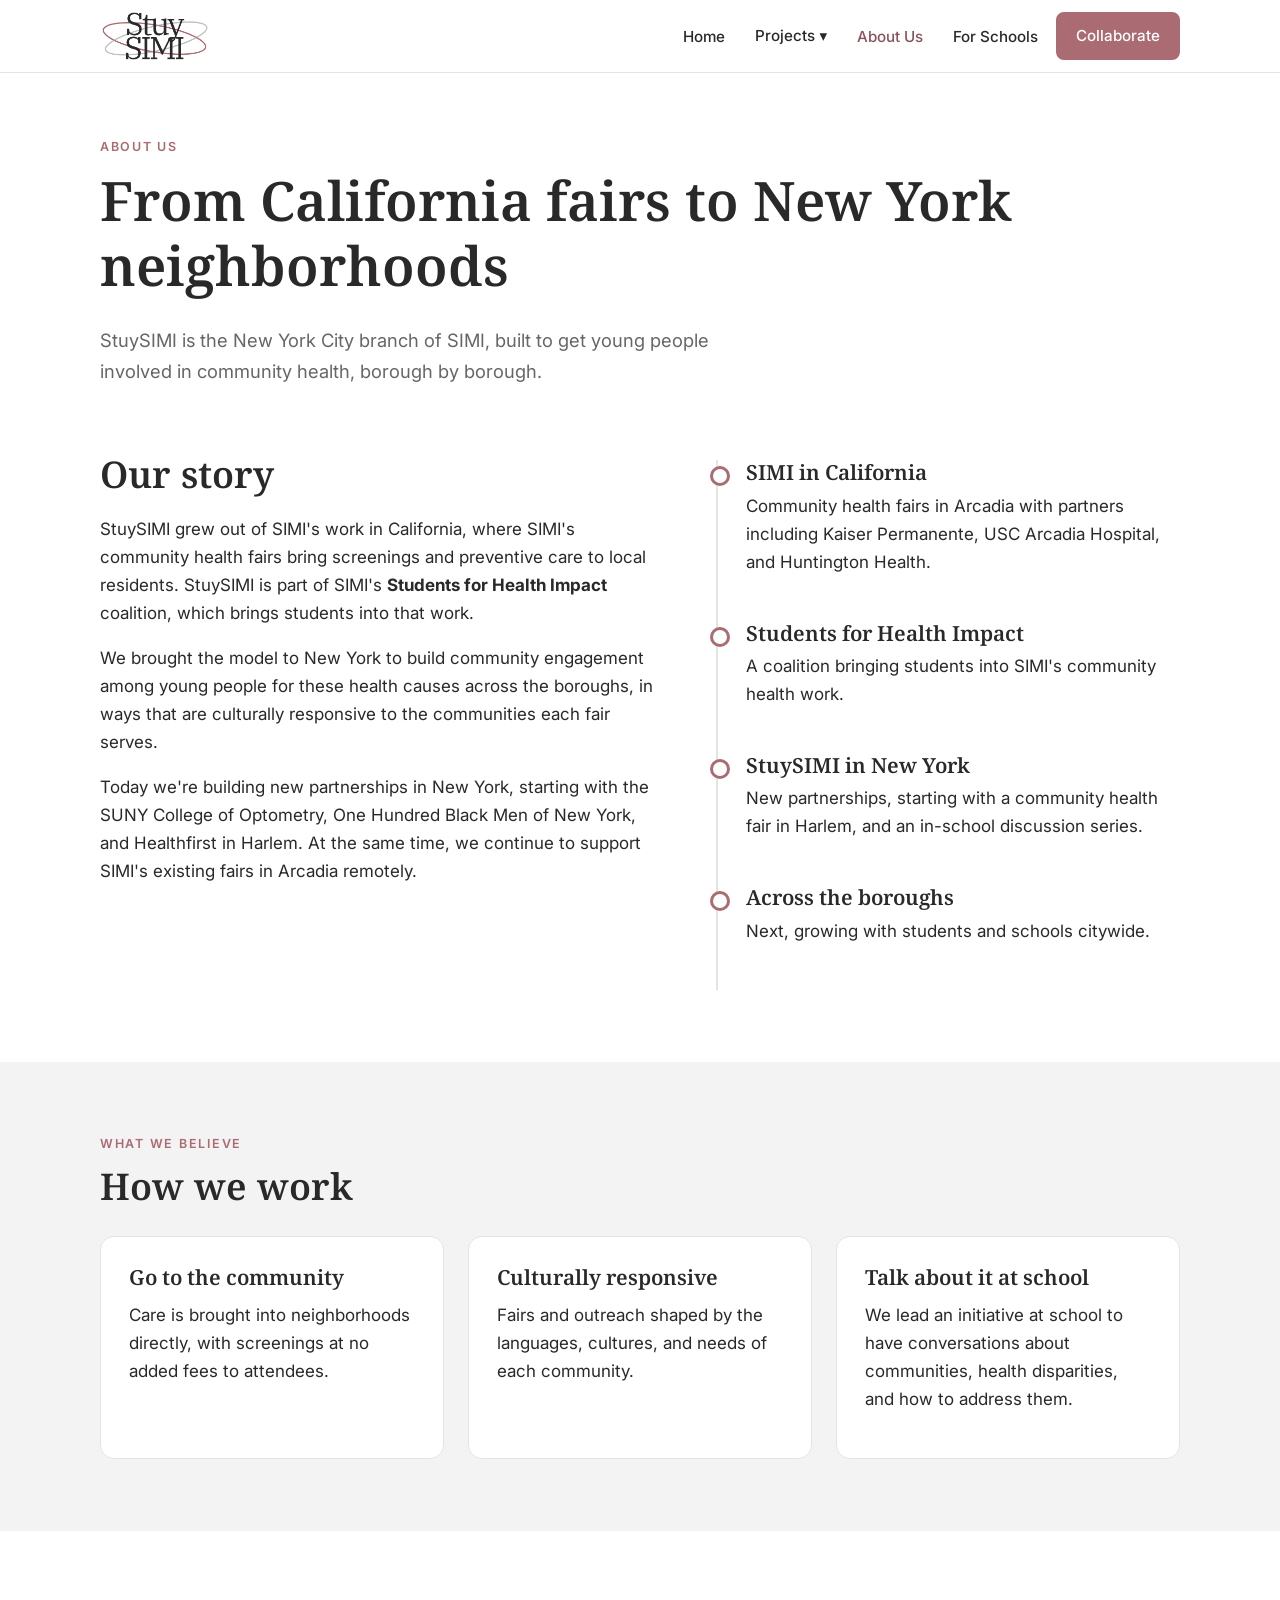
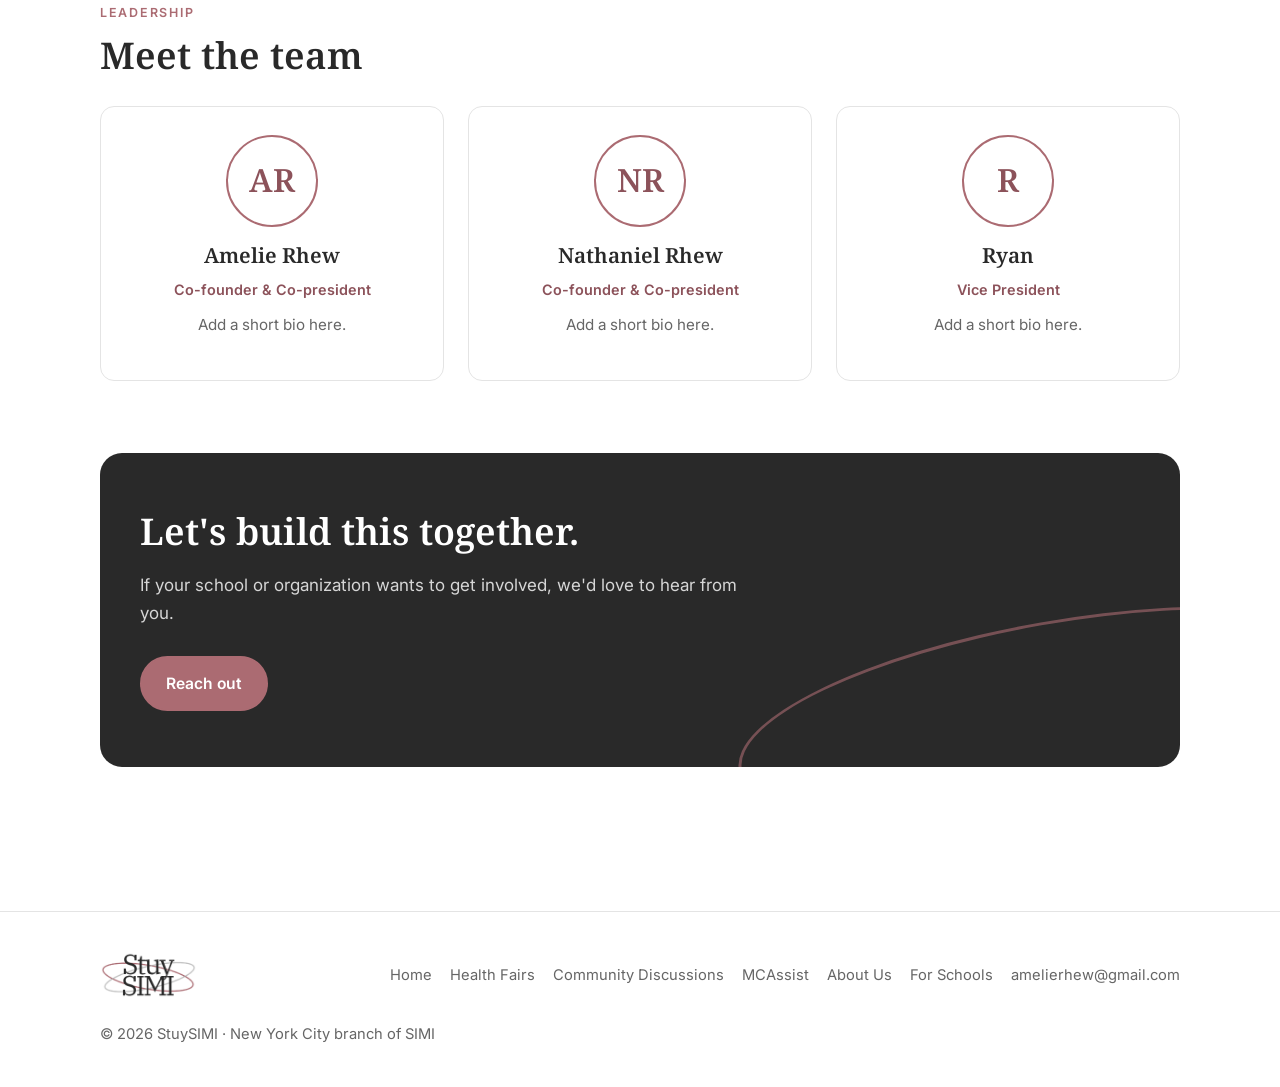
==== about.html @ a8b427fb "Add files via upload" ====
<!doctype html>
<html lang="en">
<head>
<meta charset="utf-8">
<meta name="viewport" content="width=device-width, initial-scale=1">
<title>About Us · StuySIMI</title>
<meta name="description" content="How StuySIMI grew from SIMI's work in California into a student movement for community health in New York City.">
<link rel="icon" href="assets/img/logo.png">
<link rel="preconnect" href="https://fonts.googleapis.com">
<link rel="preconnect" href="https://fonts.gstatic.com" crossorigin>
<link href="https://fonts.googleapis.com/css2?family=Inter:wght@400;500;600;700&family=Noto+Serif:ital,wght@0,500;0,600;1,500&display=swap" rel="stylesheet">
<link rel="stylesheet" href="assets/css/style.css">
<script src="assets/js/data.js" defer></script>
<script src="assets/js/main.js" defer></script>
</head>
<body>
<header id="site-header"></header>

<main>
  <section class="page-head">
    <div class="container">
      <div class="eyebrow">About us</div>
      <h1>From California fairs to New York neighborhoods</h1>
      <p class="lede">StuySIMI is the New York City branch of SIMI, built to get young people involved in community health, borough by borough.</p>
    </div>
  </section>

  <section class="section" style="padding-top:24px">
    <div class="container two-col">
      <div>
        <h2>Our story</h2>
        <p>StuySIMI grew out of SIMI's work in California, where SIMI's community health fairs bring screenings and preventive care to local residents. StuySIMI is part of SIMI's <strong>Students for Health Impact</strong> coalition, which brings students into that work.</p>
        <p>We brought the model to New York to build community engagement among young people for these health causes across the boroughs, in ways that are culturally responsive to the communities each fair serves.</p>
        <p>Today we're building new partnerships in New York, starting with the SUNY College of Optometry, One Hundred Black Men of New York, and Healthfirst in Harlem. At the same time, we continue to support SIMI's existing fairs in Arcadia remotely.</p>
      </div>
      <ol class="timeline" style="margin-top:8px">
        <li><h3>SIMI in California</h3><p>Community health fairs in Arcadia with partners including Kaiser Permanente, USC Arcadia Hospital, and Huntington Health.</p></li>
        <li><h3>Students for Health Impact</h3><p>A coalition bringing students into SIMI's community health work.</p></li>
        <li><h3>StuySIMI in New York</h3><p>New partnerships, starting with a community health fair in Harlem, and an in-school discussion series.</p></li>
        <li><h3>Across the boroughs</h3><p>Next, growing with students and schools citywide.</p></li>
      </ol>
    </div>
  </section>

  <section class="section tinted">
    <div class="container">
      <div class="eyebrow">What we believe</div>
      <h2>How we work</h2>
      <div class="grid" style="margin-top:28px">
        <div class="link-card" style="cursor:default"><h3>Go to the community</h3><p>Care is brought into neighborhoods directly, with screenings at no added fees to attendees.</p></div>
        <div class="link-card" style="cursor:default"><h3>Culturally responsive</h3><p>Fairs and outreach shaped by the languages, cultures, and needs of each community.</p></div>
        <div class="link-card" style="cursor:default"><h3>Talk about it at school</h3><p>We lead an initiative at school to have conversations about communities, health disparities, and how to address them.</p></div>
      </div>
    </div>
  </section>

  <section class="section">
    <div class="container">
      <div class="eyebrow">Leadership</div>
      <h2>Meet the team</h2>
      <div class="team" id="team" style="margin-top:28px"></div>
    </div>
  </section>

  <section class="section" style="padding-top:0">
    <div class="container">
      <div class="cta">
        <h2>Let's build this together.</h2>
        <p>If your school or organization wants to get involved, we'd love to hear from you.</p>
        <div class="btn-row"><a class="btn" data-mail="Collaborating with StuySIMI" href="#">Reach out</a></div>
      </div>
    </div>
  </section>
</main>

<footer id="site-footer"></footer>
<script>document.addEventListener("DOMContentLoaded", () => renderTeam("team"));</script>
</body>
</html>
---- assets/css/style.css ----
/* =========================================================
   StuySIMI — site styles
   Colors are taken straight from the StuySIMI logo.
   ========================================================= */
:root {
  --rose: #ab6b72;        /* logo red ring */
  --rose-dark: #8c525a;
  --rose-tint: #f6eced;
  --gray: #bfbfbf;        /* logo gray ring */
  --gray-tint: #f3f3f3;
  --ink: #292929;         /* logo lettering */
  --muted: #666;
  --line: #e4e4e4;
  --bg: #ffffff;

  --serif: "Noto Serif", Georgia, "Times New Roman", serif;
  --sans: "Inter", system-ui, -apple-system, "Segoe UI", sans-serif;

  --radius: 14px;
  --max: 1120px;
}

* { box-sizing: border-box; }
html { scroll-behavior: smooth; }
body {
  margin: 0;
  font-family: var(--sans);
  color: var(--ink);
  background: var(--bg);
  line-height: 1.65;
  font-size: 17px;
}
img { max-width: 100%; display: block; }
a { color: var(--rose-dark); }
h1, h2, h3, h4 { font-family: var(--serif); font-weight: 600; line-height: 1.2; margin: 0 0 .5em; }
h1 { font-size: clamp(2.2rem, 5vw, 3.4rem); }
h2 { font-size: clamp(1.7rem, 3.4vw, 2.3rem); }
h3 { font-size: 1.3rem; }
p { margin: 0 0 1em; }

.container { width: 100%; max-width: var(--max); margin: 0 auto; padding: 0 20px; }
.section { padding: 72px 0; }
.section.tinted { background: var(--gray-tint); }
.eyebrow {
  font-family: var(--sans); font-size: .78rem; font-weight: 600;
  letter-spacing: .14em; text-transform: uppercase; color: var(--rose); margin-bottom: .8em;
}
.lede { font-size: 1.15rem; color: var(--muted); max-width: 680px; }

/* ---------- Header / nav ---------- */
.site-header {
  position: sticky; top: 0; z-index: 50;
  background: rgba(255,255,255,.94);
  backdrop-filter: blur(8px);
  border-bottom: 1px solid var(--line);
}
.nav { display: flex; align-items: center; justify-content: space-between; height: 72px; }
.nav-logo img { height: 52px; width: auto; }
.nav-links { display: flex; gap: 6px; list-style: none; margin: 0; padding: 0; align-items: center; }
.nav-links a {
  text-decoration: none; color: var(--ink); font-size: .95rem; font-weight: 500;
  padding: 8px 12px; border-radius: 8px;
}
.nav-links a:hover { background: var(--gray-tint); }
.nav-links a.active { color: var(--rose-dark); }
.nav-toggle {
  display: none; background: none; border: 1px solid var(--line); border-radius: 8px;
  padding: 8px 12px; font: inherit; cursor: pointer; color: var(--ink);
}

/* dropdown for project pages */
.has-menu { position: relative; }
.has-menu > button {
  background: none; border: 0; font: inherit; font-size: .95rem; font-weight: 500;
  padding: 8px 12px; border-radius: 8px; cursor: pointer; color: var(--ink);
}
.has-menu > button:hover { background: var(--gray-tint); }
.has-menu > button.active { color: var(--rose-dark); }
.submenu {
  display: none; position: absolute; top: 100%; left: 0; min-width: 220px;
  background: #fff; border: 1px solid var(--line); border-radius: 12px;
  box-shadow: 0 12px 30px rgba(0,0,0,.08); padding: 8px; list-style: none; margin: 4px 0 0;
}
.has-menu.open .submenu, .has-menu:focus-within .submenu { display: block; }
.submenu a { display: block; }

@media (max-width: 860px) {
  .nav-toggle { display: block; }
  .nav-links {
    display: none; position: absolute; top: 72px; left: 0; right: 0;
    flex-direction: column; align-items: stretch; gap: 0;
    background: #fff; border-bottom: 1px solid var(--line); padding: 8px 20px 16px;
  }
  .nav-links.open { display: flex; }
  .submenu { position: static; display: block; box-shadow: none; border: 0; padding: 0 0 0 14px; }
  .has-menu > button { display: none; }
}

/* ---------- Buttons ---------- */
.btn {
  display: inline-block; text-decoration: none; font-weight: 600; font-size: .98rem;
  padding: 13px 24px; border-radius: 999px; border: 2px solid var(--rose);
  background: var(--rose); color: #fff; transition: .15s ease; cursor: pointer;
}
.btn:hover { background: var(--rose-dark); border-color: var(--rose-dark); }
.btn.ghost { background: transparent; color: var(--rose-dark); }
.btn.ghost:hover { background: var(--rose-tint); }
.btn-row { display: flex; gap: 12px; flex-wrap: wrap; margin-top: 28px; }

/* ---------- Hero ---------- */
.hero { position: relative; overflow: hidden; padding: 90px 0 80px; }
.hero::before, .hero::after {           /* echo of the logo's two orbits */
  content: ""; position: absolute; border-radius: 50%; pointer-events: none;
  width: 900px; height: 260px; right: -260px; top: 120px;
}
.hero::before { border: 3px solid var(--rose); opacity: .35; transform: rotate(10deg); }
.hero::after  { border: 3px solid var(--gray); opacity: .55; transform: rotate(-12deg); }
.hero-inner { position: relative; z-index: 1; max-width: 760px; }
.hero h1 em { font-style: italic; color: var(--rose-dark); }

.mission {
  border-left: 4px solid var(--rose); padding: 6px 0 6px 24px; margin: 0;
  font-family: var(--serif); font-size: clamp(1.25rem, 2.4vw, 1.6rem); line-height: 1.5;
}

/* ---------- Stats strip ---------- */
.stats { display: grid; grid-template-columns: repeat(auto-fit, minmax(180px, 1fr)); gap: 20px; }
.stat { border-top: 2px solid var(--rose); padding-top: 14px; }
.stat strong { display: block; font-family: var(--serif); font-size: 2.1rem; font-weight: 600; }
.stat span { color: var(--muted); font-size: .95rem; }

/* ---------- Generic card grid ---------- */
.grid { display: grid; gap: 24px; grid-template-columns: repeat(auto-fill, minmax(300px, 1fr)); }
.grid.two { grid-template-columns: repeat(auto-fill, minmax(340px, 1fr)); }

.link-card {
  display: block; text-decoration: none; color: inherit;
  border: 1px solid var(--line); border-radius: var(--radius); padding: 28px;
  transition: .18s ease; background: #fff;
}
.link-card:hover { border-color: var(--rose); transform: translateY(-3px); box-shadow: 0 14px 30px rgba(0,0,0,.06); }
.link-card .arrow { color: var(--rose-dark); font-weight: 600; font-size: .95rem; }

/* ---------- Event / speaker tiles ---------- */
.tile {
  position: relative; display: flex; flex-direction: column; text-align: left;
  border: 1px solid var(--line); border-radius: var(--radius); overflow: hidden;
  background: #fff; cursor: pointer; padding: 0; font: inherit; color: inherit;
  transition: .18s ease; width: 100%;
}
.tile:hover, .tile:focus-visible { border-color: var(--rose); transform: translateY(-3px); box-shadow: 0 16px 34px rgba(0,0,0,.08); outline: none; }
.tile-media {
  position: relative; aspect-ratio: 16 / 10; background: var(--rose-tint);
  display: grid; place-items: center; overflow: hidden;
}
.tile-media img { width: 100%; height: 100%; object-fit: cover; }
.tile-media .placeholder, .modal-media .placeholder {
  font-family: var(--serif); font-size: 3rem; color: var(--rose); opacity: .55;
}
.tile-media .orbit, .modal-media .orbit {   /* decorative fallback when no photo */
  position: absolute; inset: 22% -10%; border-radius: 50%;
  border: 2px solid var(--rose); opacity: .3; transform: rotate(-8deg);
}
.tile-media .orbit.g, .modal-media .orbit.g { border-color: var(--gray); opacity: .7; transform: rotate(9deg); }
.tile.is-past .tile-media { filter: grayscale(.85); }
.tile-body { padding: 20px 22px 24px; display: flex; flex-direction: column; gap: 6px; flex: 1; }
.tile-body h3 { margin: 0; }
.tile-meta { font-size: .92rem; color: var(--muted); }
.tile-more { margin-top: auto; padding-top: 10px; color: var(--rose-dark); font-weight: 600; font-size: .92rem; }

.badge {
  position: absolute; top: 14px; left: 14px; z-index: 2;
  font-size: .72rem; font-weight: 700; letter-spacing: .08em; text-transform: uppercase;
  padding: 5px 11px; border-radius: 999px; background: #fff; color: var(--ink);
  border: 1px solid var(--line);
}
.badge.upcoming { background: var(--rose); color: #fff; border-color: var(--rose); }
.badge.past { background: var(--ink); color: #fff; border-color: var(--ink); }

.date-chip {
  position: absolute; bottom: 14px; right: 14px; z-index: 2; background: #fff;
  border-radius: 10px; padding: 6px 12px; text-align: center; line-height: 1.1;
  box-shadow: 0 4px 14px rgba(0,0,0,.1);
}
.date-chip .m { font-size: .7rem; font-weight: 700; letter-spacing: .1em; color: var(--rose-dark); text-transform: uppercase; }
.date-chip .d { font-family: var(--serif); font-size: 1.5rem; font-weight: 600; }
.date-chip.tbd .d { font-size: 1rem; padding: 4px 0; }

.filter-row { display: flex; gap: 8px; flex-wrap: wrap; margin-bottom: 28px; }
.filter-row button {
  font: inherit; font-size: .9rem; font-weight: 500; cursor: pointer;
  border: 1px solid var(--line); background: #fff; color: var(--ink);
  border-radius: 999px; padding: 8px 16px;
}
.filter-row button[aria-pressed="true"] { background: var(--ink); color: #fff; border-color: var(--ink); }

.tags { display: flex; flex-wrap: wrap; gap: 6px; margin-top: 4px; }
.tag { font-size: .78rem; background: var(--gray-tint); border-radius: 999px; padding: 3px 10px; color: #444; }

/* speaker avatar instead of photo */
.avatar {
  width: 92px; height: 92px; border-radius: 50%; display: grid; place-items: center;
  font-family: var(--serif); font-size: 2rem; font-weight: 600; color: var(--rose-dark);
  background: #fff; border: 2px solid var(--rose); position: relative; z-index: 1;
}
.avatar img { width: 100%; height: 100%; border-radius: 50%; object-fit: cover; }

/* ---------- Modal ---------- */
dialog.modal {
  border: 0; border-radius: 18px; padding: 0; width: min(680px, calc(100% - 32px));
  max-height: calc(100vh - 48px); box-shadow: 0 30px 80px rgba(0,0,0,.25); color: var(--ink);
}
dialog.modal::backdrop { background: rgba(30,30,30,.45); }
.modal-media { aspect-ratio: 16 / 7; background: var(--rose-tint); position: relative; overflow: hidden; display: grid; place-items: center; }
.modal-media img { width: 100%; height: 100%; object-fit: cover; }
.modal-body { padding: 28px 30px 32px; }
.modal-close {
  position: absolute; top: 14px; right: 14px; z-index: 3; width: 40px; height: 40px;
  border-radius: 50%; border: 0; background: #fff; font-size: 1.4rem; cursor: pointer;
  box-shadow: 0 4px 14px rgba(0,0,0,.15); line-height: 1;
}
.detail-list { display: grid; grid-template-columns: 120px 1fr; gap: 10px 16px; margin: 20px 0; }
.detail-list dt { font-size: .8rem; font-weight: 700; letter-spacing: .08em; text-transform: uppercase; color: var(--muted); padding-top: 3px; }
.detail-list dd { margin: 0; }
.partner-list { list-style: none; padding: 0; margin: 0; display: flex; flex-wrap: wrap; gap: 8px; }
.partner-list li { background: var(--rose-tint); color: var(--rose-dark); border-radius: 8px; padding: 4px 10px; font-size: .92rem; font-weight: 500; }
@media (max-width: 520px) { .detail-list { grid-template-columns: 1fr; gap: 2px; } .detail-list dd { margin-bottom: 10px; } }

/* ---------- Team ---------- */
.team { display: grid; gap: 24px; grid-template-columns: repeat(auto-fill, minmax(260px, 1fr)); }
.member { border: 1px solid var(--line); border-radius: var(--radius); padding: 28px; text-align: center; }
.member .avatar { margin: 0 auto 16px; }
.member .role { color: var(--rose-dark); font-weight: 600; font-size: .9rem; margin-bottom: 10px; }
.member .bio { color: var(--muted); font-size: .95rem; }

/* ---------- Timeline (about) ---------- */
.timeline { list-style: none; padding: 0; margin: 0; border-left: 2px solid var(--line); }
.timeline li { position: relative; padding: 0 0 28px 28px; }
.timeline li::before {
  content: ""; position: absolute; left: -8px; top: 6px; width: 14px; height: 14px;
  border-radius: 50%; background: #fff; border: 3px solid var(--rose);
}
.timeline h3 { margin-bottom: .3em; }

/* ---------- MCAssist ---------- */
.embed-frame {
  border: 1px solid var(--line); border-radius: var(--radius); overflow: hidden; background: #fff;
  box-shadow: 0 20px 50px rgba(0,0,0,.06);
}
.embed-bar { display: flex; align-items: center; gap: 8px; padding: 10px 14px; border-bottom: 1px solid var(--line); background: var(--gray-tint); font-size: .85rem; color: var(--muted); }
.embed-bar i { width: 10px; height: 10px; border-radius: 50%; background: var(--gray); display: inline-block; }
.embed-frame iframe { width: 100%; height: 640px; border: 0; display: block; }
.coming-soon { padding: 56px 28px; text-align: center; }
.lang-row { display: flex; flex-wrap: wrap; gap: 8px; justify-content: center; margin: 18px 0 0; }
.lang-row span { border: 1px solid var(--line); border-radius: 999px; padding: 5px 14px; font-size: .95rem; }

/* ---------- Resources ---------- */
.resource { display: flex; gap: 16px; align-items: flex-start; }
.resource .icon {
  flex: none; width: 44px; height: 44px; border-radius: 10px; background: var(--rose-tint);
  color: var(--rose-dark); display: grid; place-items: center; font-weight: 700; font-family: var(--serif);
}

/* ---------- CTA + footer ---------- */
.cta {
  background: var(--ink); color: #fff; border-radius: 22px; padding: 56px 40px;
  position: relative; overflow: hidden;
}
.cta::after {
  content: ""; position: absolute; width: 640px; height: 180px; right: -200px; bottom: -40px;
  border: 3px solid var(--rose); border-radius: 50%; transform: rotate(-10deg); opacity: .6;
}
.cta h2 { color: #fff; position: relative; z-index: 1; }
.cta p { color: #d6d6d6; max-width: 620px; position: relative; z-index: 1; }
.cta .btn { position: relative; z-index: 1; }
.cta .btn.ghost { color: #fff; border-color: #fff; }
.cta .btn.ghost:hover { background: rgba(255,255,255,.1); }

.site-footer { border-top: 1px solid var(--line); padding: 40px 0; margin-top: 72px; font-size: .92rem; color: var(--muted); }
.footer-inner { display: flex; justify-content: space-between; gap: 24px; flex-wrap: wrap; align-items: center; }
.footer-inner img { height: 46px; width: auto; }
.footer-links { display: flex; gap: 18px; flex-wrap: wrap; }
.footer-links a { color: var(--muted); text-decoration: none; }
.footer-links a:hover { color: var(--rose-dark); }

.page-head { padding: 64px 0 24px; }
.note { font-size: .9rem; color: var(--muted); }
.two-col { display: grid; gap: 48px; grid-template-columns: 1.1fr .9fr; align-items: start; }
@media (max-width: 860px) { .two-col { grid-template-columns: 1fr; gap: 32px; } .section { padding: 56px 0; } }
@media (max-width: 600px) { .hero::before, .hero::after { opacity: .2; top: 40px; } }
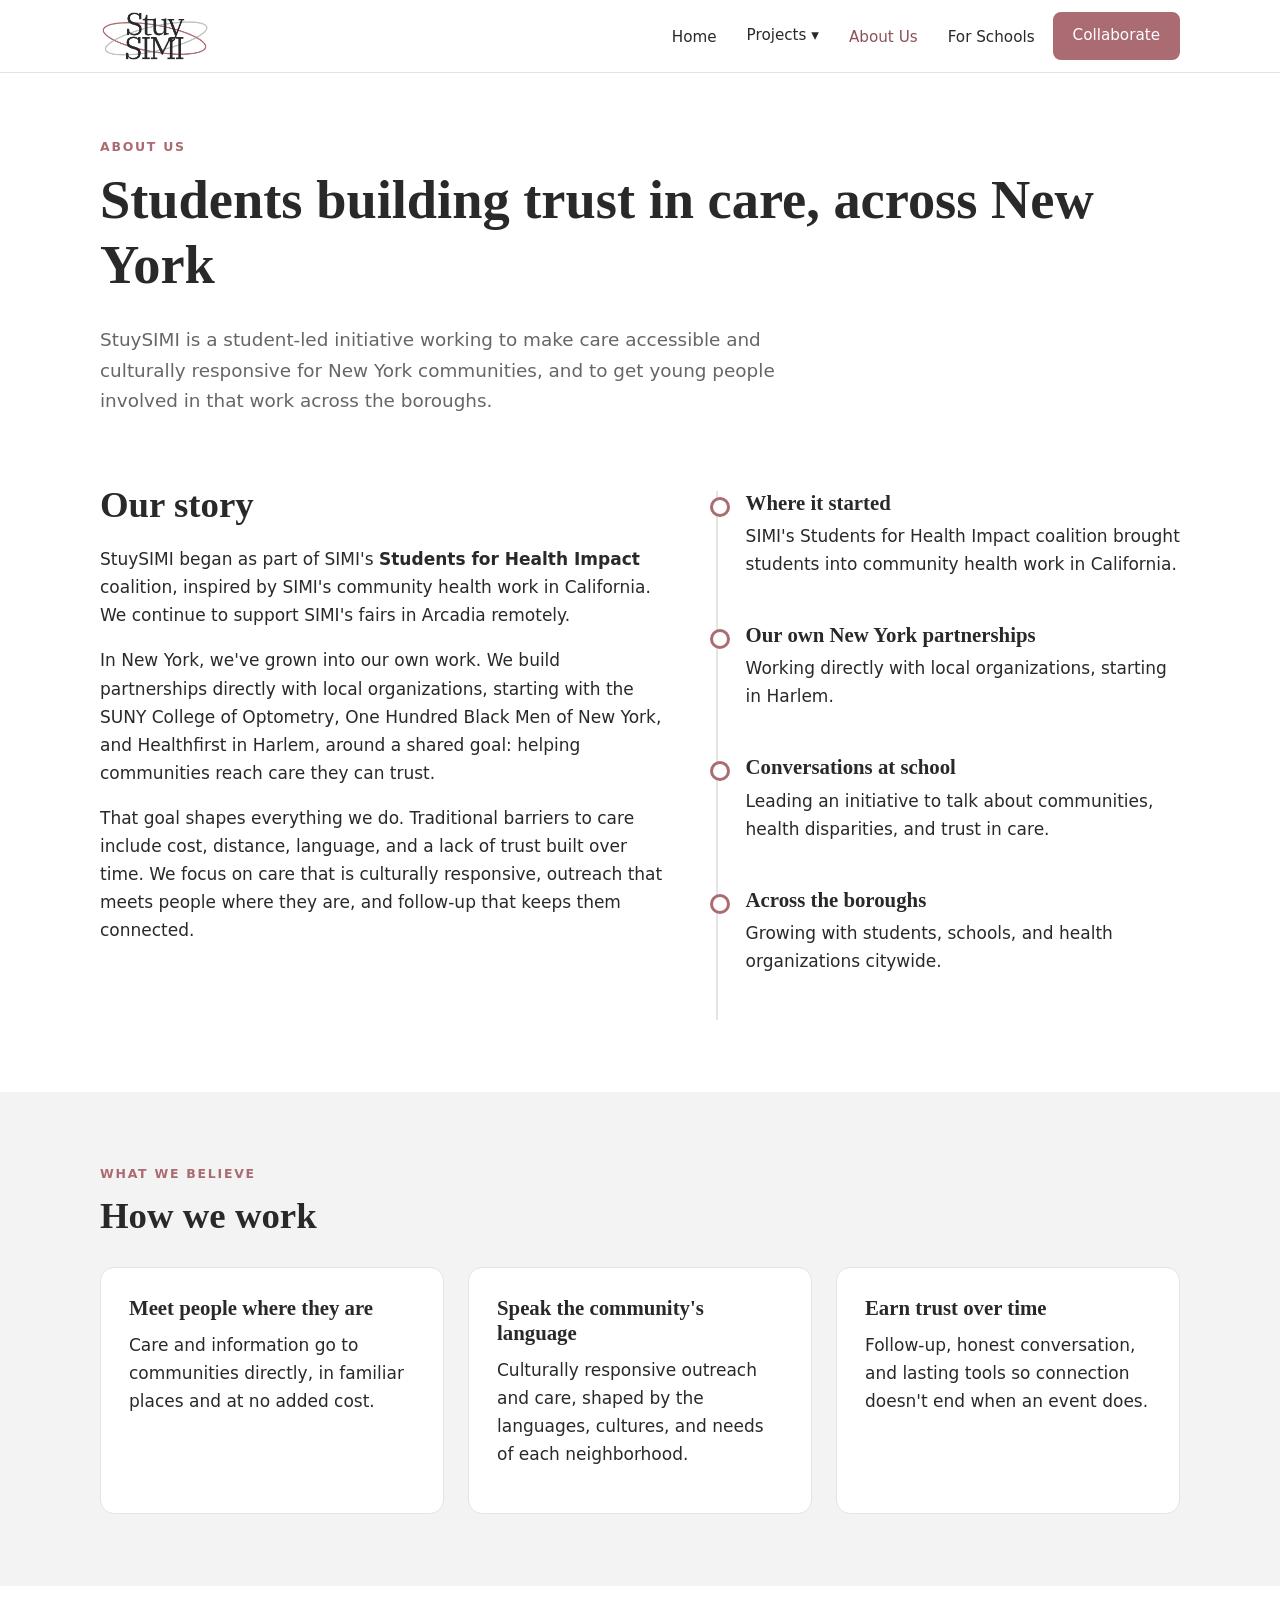
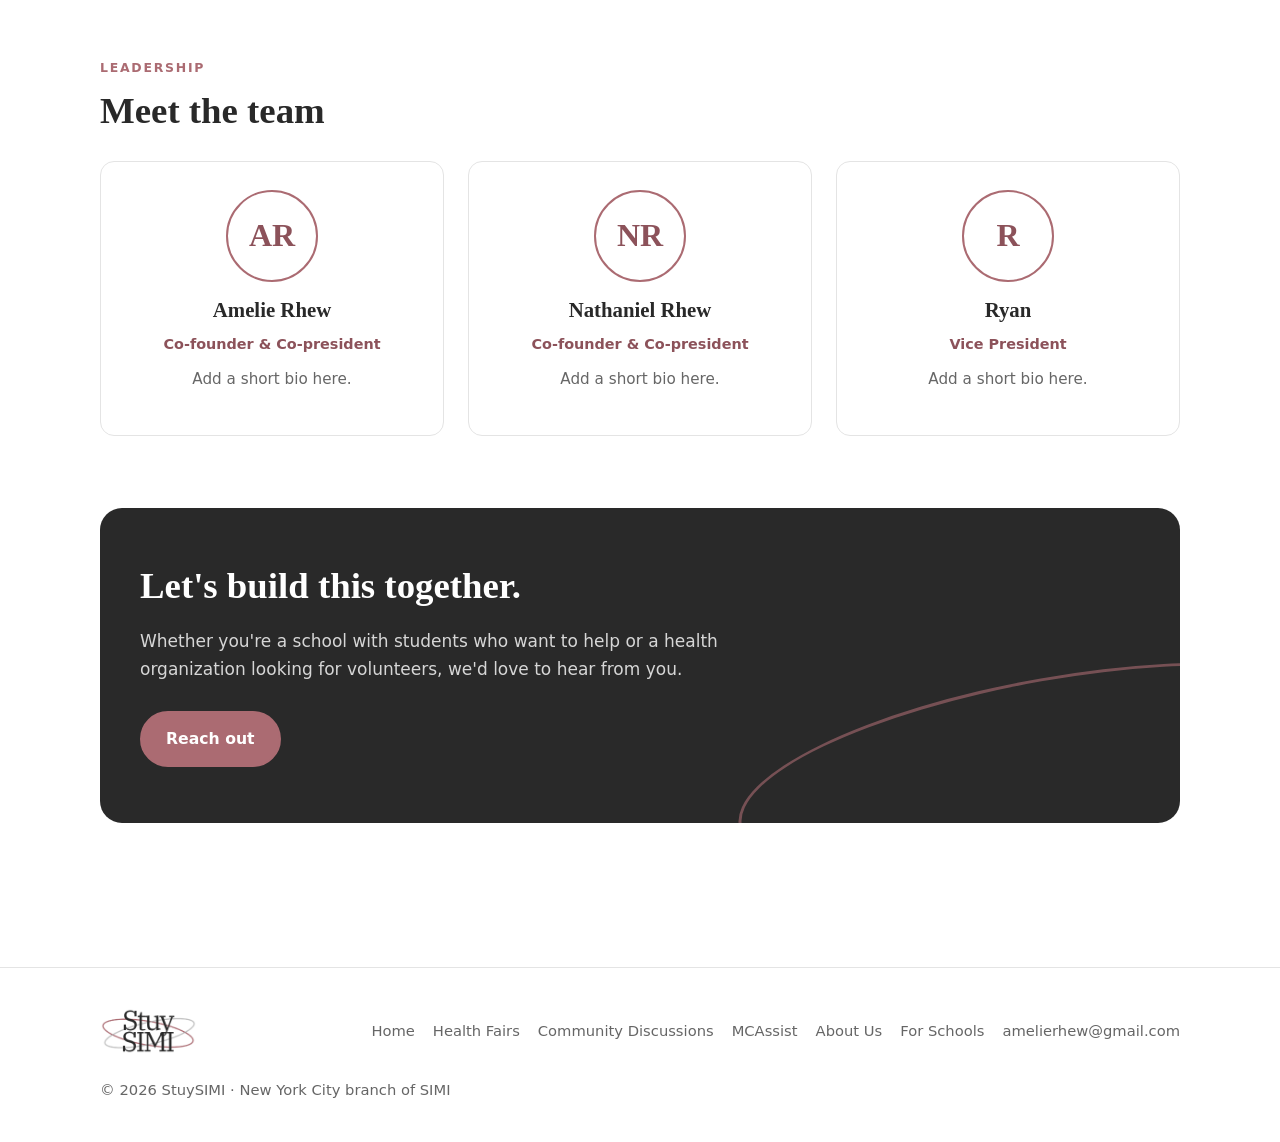
==== commit 485411ff: "Revise content" ====
--- a/about.html
+++ b/about.html
@@ -4,11 +4,11 @@
 <meta charset="utf-8">
 <meta name="viewport" content="width=device-width, initial-scale=1">
 <title>About Us · StuySIMI</title>
-<meta name="description" content="How StuySIMI grew from SIMI's work in California into a student movement for community health in New York City.">
+<meta name="description" content="How StuySIMI grew from SIMI's Students for Health Impact coalition into a New York student initiative for accessible, culturally responsive care.">
 <link rel="icon" href="assets/img/logo.png">
 <link rel="preconnect" href="https://fonts.googleapis.com">
 <link rel="preconnect" href="https://fonts.gstatic.com" crossorigin>
-<link href="https://fonts.googleapis.com/css2?family=Inter:wght@400;500;600;700&family=Noto+Serif:ital,wght@0,500;0,600;1,500&display=swap" rel="stylesheet">
+<link href="https://fonts.googleapis.com/css2?family=Hanken+Grotesk:wght@400;500;600;700&family=IBM+Plex+Serif:ital,wght@0,500;0,600;1,500&display=swap" rel="stylesheet">
 <link rel="stylesheet" href="assets/css/style.css">
 <script src="assets/js/data.js" defer></script>
 <script src="assets/js/main.js" defer></script>
@@ -20,8 +20,8 @@
   <section class="page-head">
     <div class="container">
       <div class="eyebrow">About us</div>
-      <h1>From California fairs to New York neighborhoods</h1>
-      <p class="lede">StuySIMI is the New York City branch of SIMI, built to get young people involved in community health, borough by borough.</p>
+      <h1>Students building trust in care, across New York</h1>
+      <p class="lede">StuySIMI is a student-led initiative working to make care accessible and culturally responsive for New York communities, and to get young people involved in that work across the boroughs.</p>
     </div>
   </section>
 
@@ -29,15 +29,15 @@
     <div class="container two-col">
       <div>
         <h2>Our story</h2>
-        <p>StuySIMI grew out of SIMI's work in California, where SIMI's community health fairs bring screenings and preventive care to local residents. StuySIMI is part of SIMI's <strong>Students for Health Impact</strong> coalition, which brings students into that work.</p>
-        <p>We brought the model to New York to build community engagement among young people for these health causes across the boroughs, in ways that are culturally responsive to the communities each fair serves.</p>
-        <p>Today we're building new partnerships in New York, starting with the SUNY College of Optometry, One Hundred Black Men of New York, and Healthfirst in Harlem. At the same time, we continue to support SIMI's existing fairs in Arcadia remotely.</p>
+        <p>StuySIMI began as part of SIMI's <strong>Students for Health Impact</strong> coalition, inspired by SIMI's community health work in California. We continue to support SIMI's fairs in Arcadia remotely.</p>
+        <p>In New York, we've grown into our own work. We build partnerships directly with local organizations, starting with the SUNY College of Optometry, One Hundred Black Men of New York, and Healthfirst in Harlem, around a shared goal: helping communities reach care they can trust.</p>
+        <p>That goal shapes everything we do. Traditional barriers to care include cost, distance, language, and a lack of trust built over time. We focus on care that is culturally responsive, outreach that meets people where they are, and follow-up that keeps them connected.</p>
       </div>
       <ol class="timeline" style="margin-top:8px">
-        <li><h3>SIMI in California</h3><p>Community health fairs in Arcadia with partners including Kaiser Permanente, USC Arcadia Hospital, and Huntington Health.</p></li>
-        <li><h3>Students for Health Impact</h3><p>A coalition bringing students into SIMI's community health work.</p></li>
-        <li><h3>StuySIMI in New York</h3><p>New partnerships, starting with a community health fair in Harlem, and an in-school discussion series.</p></li>
-        <li><h3>Across the boroughs</h3><p>Next, growing with students and schools citywide.</p></li>
+        <li><h3>Where it started</h3><p>SIMI's Students for Health Impact coalition brought students into community health work in California.</p></li>
+        <li><h3>Our own New York partnerships</h3><p>Working directly with local organizations, starting in Harlem.</p></li>
+        <li><h3>Conversations at school</h3><p>Leading an initiative to talk about communities, health disparities, and trust in care.</p></li>
+        <li><h3>Across the boroughs</h3><p>Growing with students, schools, and health organizations citywide.</p></li>
       </ol>
     </div>
   </section>
@@ -47,9 +47,9 @@
       <div class="eyebrow">What we believe</div>
       <h2>How we work</h2>
       <div class="grid" style="margin-top:28px">
-        <div class="link-card" style="cursor:default"><h3>Go to the community</h3><p>Care is brought into neighborhoods directly, with screenings at no added fees to attendees.</p></div>
-        <div class="link-card" style="cursor:default"><h3>Culturally responsive</h3><p>Fairs and outreach shaped by the languages, cultures, and needs of each community.</p></div>
-        <div class="link-card" style="cursor:default"><h3>Talk about it at school</h3><p>We lead an initiative at school to have conversations about communities, health disparities, and how to address them.</p></div>
+        <div class="link-card" style="cursor:default"><h3>Meet people where they are</h3><p>Care and information go to communities directly, in familiar places and at no added cost.</p></div>
+        <div class="link-card" style="cursor:default"><h3>Speak the community's language</h3><p>Culturally responsive outreach and care, shaped by the languages, cultures, and needs of each neighborhood.</p></div>
+        <div class="link-card" style="cursor:default"><h3>Earn trust over time</h3><p>Follow-up, honest conversation, and lasting tools so connection doesn't end when an event does.</p></div>
       </div>
     </div>
   </section>
@@ -66,7 +66,7 @@
     <div class="container">
       <div class="cta">
         <h2>Let's build this together.</h2>
-        <p>If your school or organization wants to get involved, we'd love to hear from you.</p>
+        <p>Whether you're a school with students who want to help or a health organization looking for volunteers, we'd love to hear from you.</p>
         <div class="btn-row"><a class="btn" data-mail="Collaborating with StuySIMI" href="#">Reach out</a></div>
       </div>
     </div>
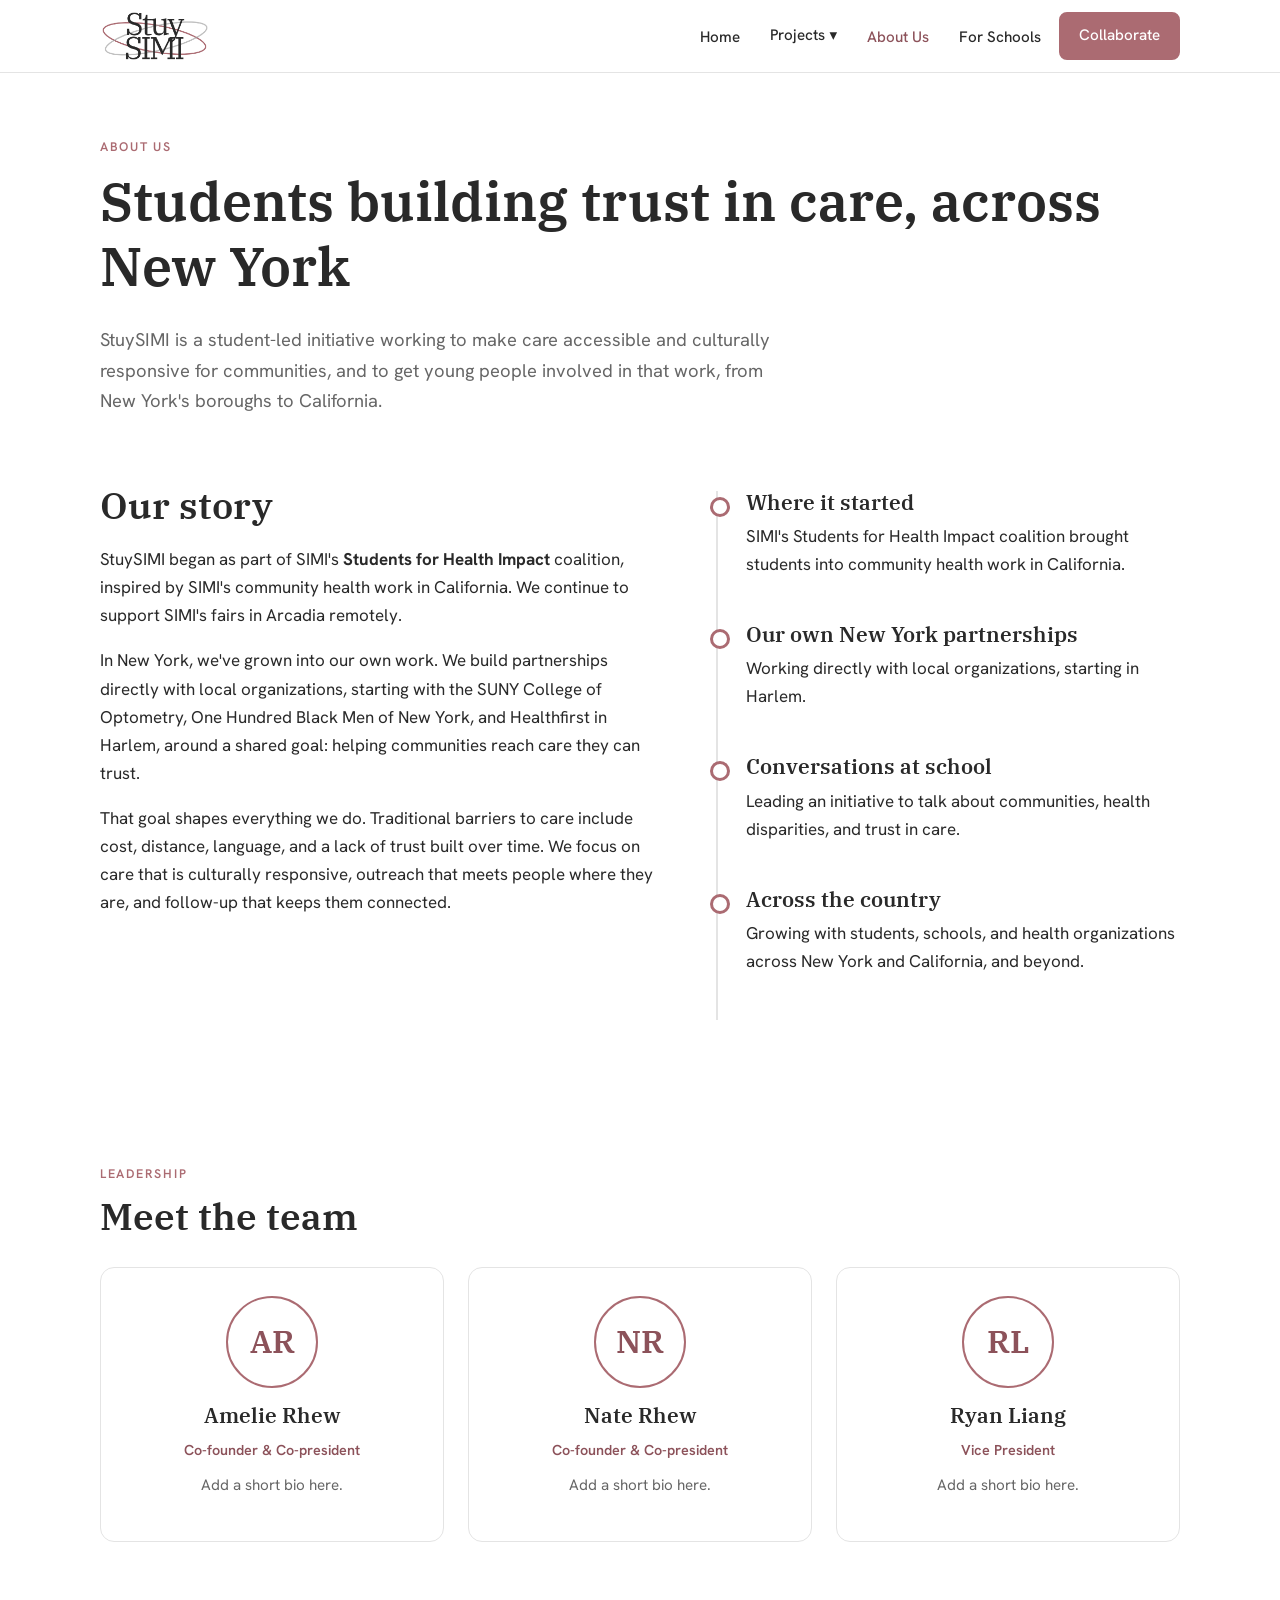
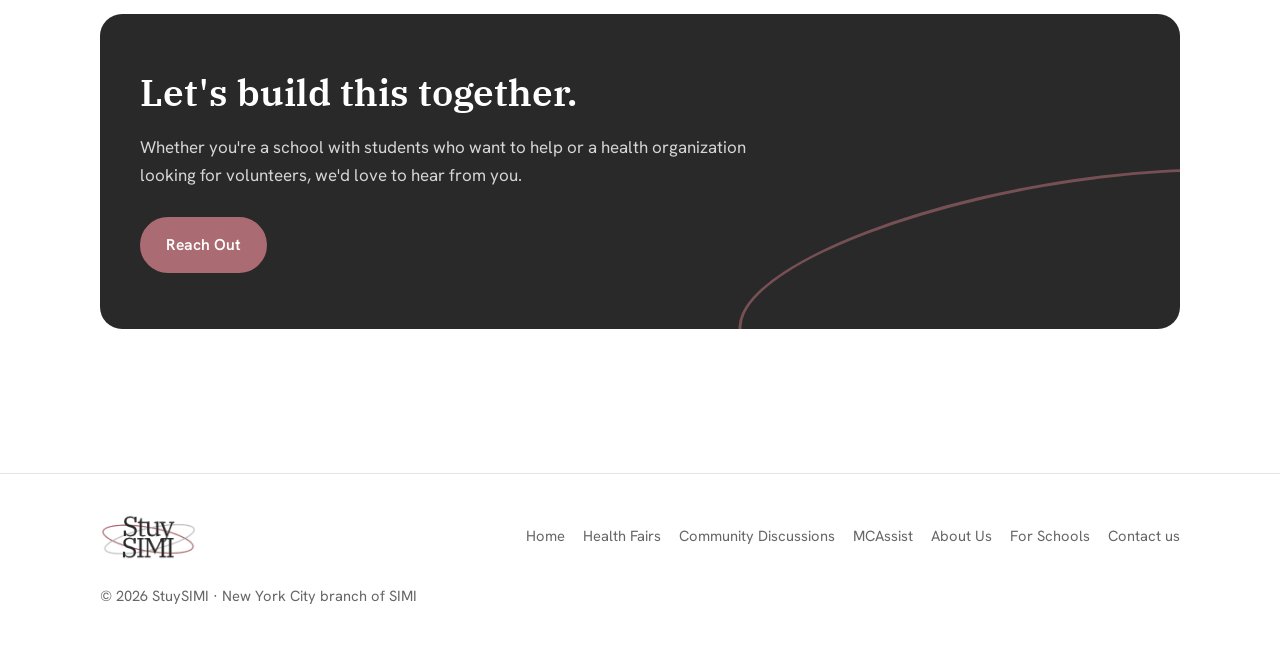
==== commit 90328792: "Update about.html" ====
--- a/about.html
+++ b/about.html
@@ -21,7 +21,7 @@
     <div class="container">
       <div class="eyebrow">About us</div>
       <h1>Students building trust in care, across New York</h1>
-      <p class="lede">StuySIMI is a student-led initiative working to make care accessible and culturally responsive for New York communities, and to get young people involved in that work across the boroughs.</p>
+      <p class="lede">StuySIMI is a student-led initiative working to make care accessible and culturally responsive for communities, and to get young people involved in that work, from New York's boroughs to California.</p>
     </div>
   </section>
 
@@ -37,20 +37,8 @@
         <li><h3>Where it started</h3><p>SIMI's Students for Health Impact coalition brought students into community health work in California.</p></li>
         <li><h3>Our own New York partnerships</h3><p>Working directly with local organizations, starting in Harlem.</p></li>
         <li><h3>Conversations at school</h3><p>Leading an initiative to talk about communities, health disparities, and trust in care.</p></li>
-        <li><h3>Across the boroughs</h3><p>Growing with students, schools, and health organizations citywide.</p></li>
+        <li><h3>Across the country</h3><p>Growing with students, schools, and health organizations across New York and California, and beyond.</p></li>
       </ol>
-    </div>
-  </section>
-
-  <section class="section tinted">
-    <div class="container">
-      <div class="eyebrow">What we believe</div>
-      <h2>How we work</h2>
-      <div class="grid" style="margin-top:28px">
-        <div class="link-card" style="cursor:default"><h3>Meet people where they are</h3><p>Care and information go to communities directly, in familiar places and at no added cost.</p></div>
-        <div class="link-card" style="cursor:default"><h3>Speak the community's language</h3><p>Culturally responsive outreach and care, shaped by the languages, cultures, and needs of each neighborhood.</p></div>
-        <div class="link-card" style="cursor:default"><h3>Earn trust over time</h3><p>Follow-up, honest conversation, and lasting tools so connection doesn't end when an event does.</p></div>
-      </div>
     </div>
   </section>
 
@@ -67,7 +55,7 @@
       <div class="cta">
         <h2>Let's build this together.</h2>
         <p>Whether you're a school with students who want to help or a health organization looking for volunteers, we'd love to hear from you.</p>
-        <div class="btn-row"><a class="btn" data-mail="Collaborating with StuySIMI" href="#">Reach out</a></div>
+        <div class="btn-row"><a class="btn" data-mail="Collaborating with StuySIMI" href="#">Reach Out</a></div>
       </div>
     </div>
   </section>
--- a/assets/css/style.css
+++ b/assets/css/style.css
@@ -13,8 +13,8 @@
   --line: #e4e4e4;
   --bg: #ffffff;
 
-  --serif: "Noto Serif", Georgia, "Times New Roman", serif;
-  --sans: "Inter", system-ui, -apple-system, "Segoe UI", sans-serif;
+  --serif: "IBM Plex Serif", Georgia, "Times New Roman", serif;
+  --sans: "Hanken Grotesk", system-ui, -apple-system, "Segoe UI", sans-serif;
 
   --radius: 14px;
   --max: 1120px;
@@ -84,7 +84,7 @@
 .has-menu.open .submenu, .has-menu:focus-within .submenu { display: block; }
 .submenu a { display: block; }
 
-@media (max-width: 860px) {
+@media (max-width: 1000px) {
   .nav-toggle { display: block; }
   .nav-links {
     display: none; position: absolute; top: 72px; left: 0; right: 0;
@@ -288,3 +288,13 @@
 .two-col { display: grid; gap: 48px; grid-template-columns: 1.1fr .9fr; align-items: start; }
 @media (max-width: 860px) { .two-col { grid-template-columns: 1fr; gap: 32px; } .section { padding: 56px 0; } }
 @media (max-width: 600px) { .hero::before, .hero::after { opacity: .2; top: 40px; } }
+
+/* ---------- Purposes (home) ---------- */
+.purposes { display: grid; gap: 24px; grid-template-columns: repeat(auto-fit, minmax(280px, 1fr)); margin-top: 32px; }
+.purpose { display: flex; flex-direction: column; }
+.purpose .num {
+  font-family: var(--serif); font-size: 2.4rem; font-weight: 500; color: var(--rose);
+  line-height: 1; margin-bottom: 18px;
+}
+.purpose p { flex: 1; }
+.audience { display: grid; gap: 24px; grid-template-columns: repeat(auto-fit, minmax(280px, 1fr)); }
